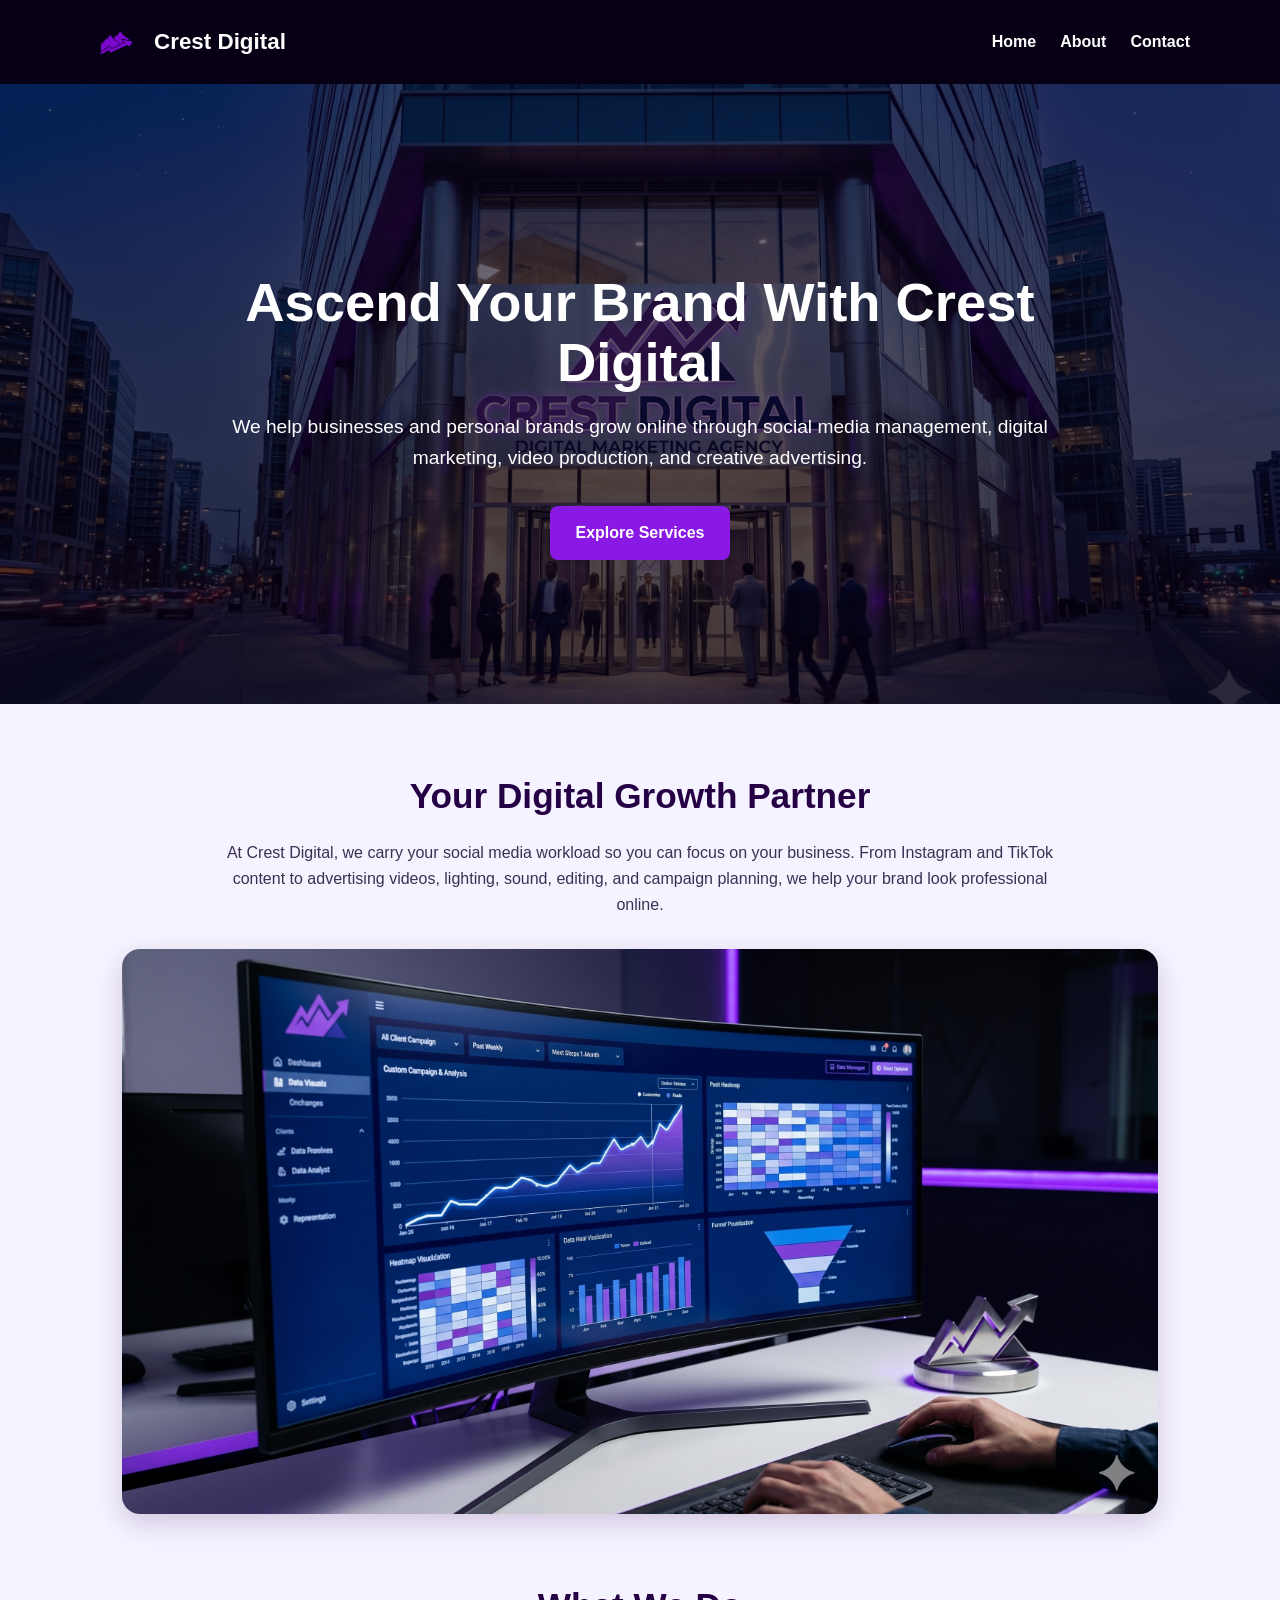
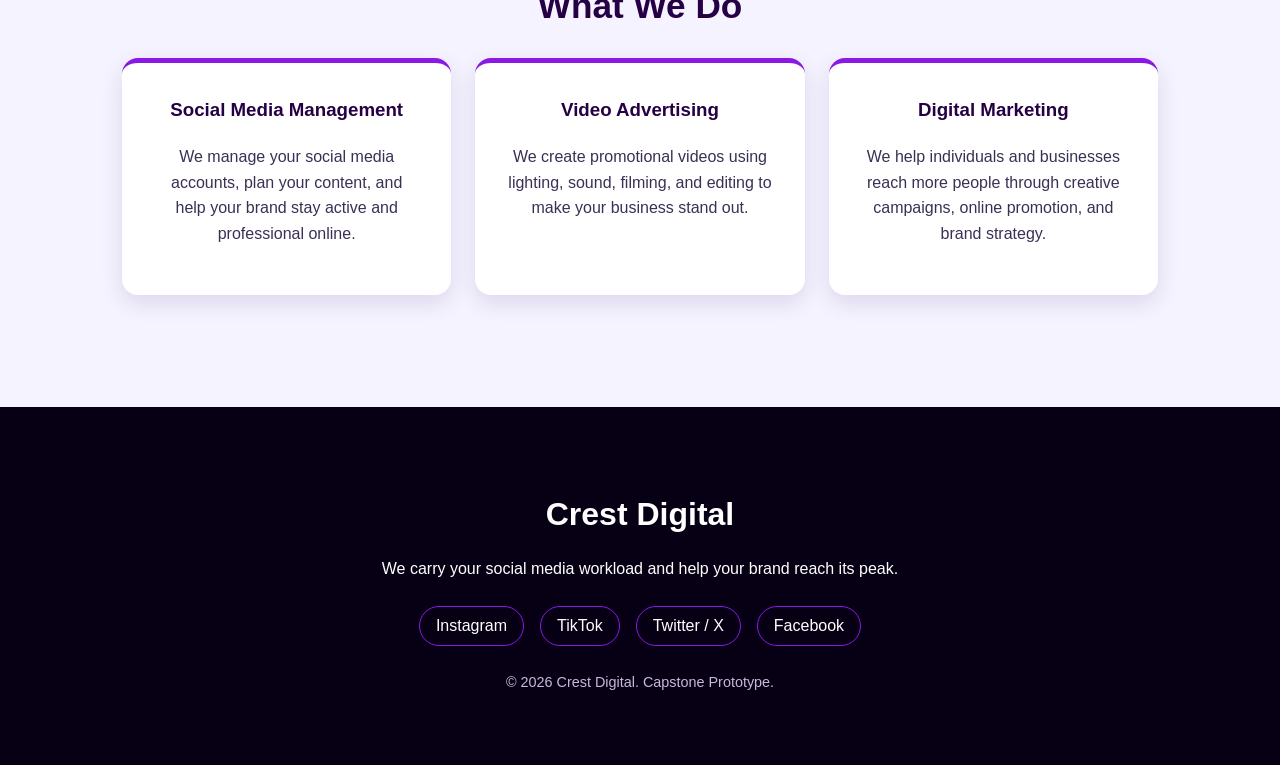
==== index.html @ fc9aa581 "Add Crest Digital prototype pages" ====
<!doctype html>
<html lang="en">
  <head>
    <meta charset="UTF-8" />
    <meta name="viewport" content="width=device-width, initial-scale=1.0" />
    <title>Crest Digital | Home</title>
    <link rel="stylesheet" href="style.css" />
  </head>
  <body class="home-page">
    <header class="site-header">
      <nav class="navbar">
        <a href="index.html" class="logo">
          <img src="images/logo.png" alt="Crest Digital logo" />
          <span>Crest Digital</span>
        </a>

        <ul class="nav-links">
          <li><a href="index.html">Home</a></li>
          <li><a href="about.html">About</a></li>
          <li><a href="contact.html">Contact</a></li>
        </ul>
      </nav>
    </header>
    <main>
      <section class="hero-section">
        <div class="hero-content">
          <h1>Ascend Your Brand With Crest Digital</h1>
          <p>
            We help businesses and personal brands grow online through social
            media management, digital marketing, video production, and creative
            advertising.
          </p>
          <a href="#services" class="button">Explore Services</a>
        </div>
      </section>
      <section class="preview-section">
        <h2>Your Digital Growth Partner</h2>
        <p class="section-intro">
          At Crest Digital, we carry your social media workload so you can focus
          on your business. From Instagram and TikTok content to advertising
          videos, lighting, sound, editing, and campaign planning, we help your
          brand look professional online.
        </p>
        <div class="preview-box">
          <img
            src="images/office-preview.png"
            alt="Crest Digital office preview"
          />
        </div>
      </section>
      <section id="services" class="features-section">
        <h2>What We Do</h2>
        <div class="feature-cards">
          <article class="feature-card">
            <h3>Social Media Management</h3>
            <p>
              We manage your social media accounts, plan your content, and help
              your brand stay active and professional online.
            </p>
          </article>
          <article class="feature-card">
            <h3>Video Advertising</h3>
            <p>
              We create promotional videos using lighting, sound, filming, and
              editing to make your business stand out.
            </p>
          </article>
          <article class="feature-card">
            <h3>Digital Marketing</h3>
            <p>
              We help individuals and businesses reach more people through
              creative campaigns, online promotion, and brand strategy.
            </p>
          </article>
        </div>
      </section>
    </main>
    <footer class="site-footer">
      <div class="footer-content">
        <h2>Crest Digital</h2>
        <p>
          We carry your social media workload and help your brand reach its
          peak.
        </p>
        <ul class="social-links">
          <li><a href="#">Instagram</a></li>
          <li><a href="#">TikTok</a></li>
          <li><a href="#">Twitter / X</a></li>
          <li><a href="#">Facebook</a></li>
        </ul>
        <p class="copyright">&copy; 2026 Crest Digital. Capstone Prototype.</p>
      </div>
    </footer>
  </body>
</html>
---- style.css ----
* {
  box-sizing: border-box;
}
body {
  margin: 0;
  font-family: Arial, Helvetica, sans-serif;
  background-color: #f5f3ff;
  color: #18122b;
  line-height: 1.6;
}
.site-header {
  background-color: #070014;
  color: white;
  padding: 1rem 2rem;
}
.navbar {
  max-width: 1100px;
  margin: 0 auto;
  display: flex;
  justify-content: space-between;
  align-items: center;
}
.logo {
  color: white;
  text-decoration: none;
  display: flex;
  align-items: center;
  gap: 0.75rem;
  font-size: 1.4rem;
  font-weight: bold;
}
.logo img {
  width: 52px;
  height: 52px;
  object-fit: contain;
}
.nav-links {
  list-style: none;
  display: flex;
  gap: 1.5rem;
  padding: 0;
  margin: 0;
}
.nav-links a {
  color: white;
  text-decoration: none;
  font-weight: bold;
}
.nav-links a:hover {
  color: #b14cff;
}
.hero-section {
  min-height: 620px;
  background-image:
    linear-gradient(rgba(7, 0, 20, 0.55), rgba(7, 0, 20, 0.75)),
    url("images/hero-bg.png");
  background-size: cover;
  background-position: center;
  color: white;
  padding: 6rem 2rem;
  display: flex;
  justify-content: center;
  align-items: center;
  text-align: center;
}
.hero-content {
  max-width: 850px;
}
.hero-content h1 {
  font-size: 3.4rem;
  line-height: 1.1;
  margin-bottom: 1rem;
}
.hero-content p {
  font-size: 1.2rem;
  margin-bottom: 2rem;
}
.button {
  display: inline-block;
  background-color: #8a19e6;
  color: white;
  padding: 0.9rem 1.6rem;
  text-decoration: none;
  border-radius: 8px;
  font-weight: bold;
}
.button:hover {
  background-color: #ffffff;
  color: #070014;
}
.preview-section {
  max-width: 1100px;
  margin: 4rem auto;
  padding: 0 2rem;
  text-align: center;
}
.preview-section h2,
.features-section h2 {
  font-size: 2.2rem;
  color: #250044;
  margin-bottom: 1rem;
}
.section-intro {
  max-width: 850px;
  margin: 0 auto 2rem;
  color: #3b3054;
}
.preview-box {
  background-color: white;
  border-radius: 18px;
  overflow: hidden;
  box-shadow: 0 10px 28px rgba(53, 0, 91, 0.18);
}
.preview-box img {
  width: 100%;
  display: block;
}
.features-section {
  max-width: 1100px;
  margin: 3rem auto;
  padding: 0 2rem 4rem;
  text-align: center;
}
.feature-cards {
  display: flex;
  gap: 1.5rem;
  margin-top: 1.5rem;
}
.feature-card {
  background-color: white;
  padding: 2rem;
  border-radius: 16px;
  box-shadow: 0 8px 22px rgba(53, 0, 91, 0.12);
  flex: 1;
  border-top: 5px solid #8a19e6;
}
.feature-card h3 {
  color: #250044;
  margin-top: 0;
}
.feature-card p {
  color: #3b3054;
}
.site-footer {
  background-color: #070014;
  color: white;
  text-align: center;
  padding: 3.5rem 2rem;
}
.footer-content {
  max-width: 900px;
  margin: 0 auto;
}
.footer-content h2 {
  font-size: 2rem;
  margin-bottom: 0.5rem;
}
.social-links {
  list-style: none;
  padding: 0;
  margin: 2rem 0;
  display: flex;
  justify-content: center;
  gap: 1rem;
  flex-wrap: wrap;
}
.social-links a {
  color: white;
  text-decoration: none;
  border: 1px solid #8a19e6;
  padding: 0.65rem 1rem;
  border-radius: 999px;
}
.social-links a:hover {
  background-color: #8a19e6;
}
.copyright {
  color: #c9b8dd;
  font-size: 0.9rem;
}
@media (max-width: 768px) {
  .navbar {
    flex-direction: column;
    gap: 1rem;
  }
  .nav-links {
    flex-direction: column;
    text-align: center;
    gap: 0.75rem;
  }
  .hero-section {
    min-height: 520px;
    padding: 4rem 1.5rem;
  }
  .hero-content h1 {
    font-size: 2.2rem;
  }
  .hero-content p {
    font-size: 1rem;
  }
  .feature-cards {
    flex-direction: column;
  }
}
@media (max-width: 480px) {
  .site-header {
    padding: 1rem;
  }
  .logo {
    font-size: 1.2rem;
  }
  .logo img {
    width: 44px;
    height: 44px;
  }
  .hero-content h1 {
    font-size: 1.9rem;
  }
  .preview-section,
  .features-section {
    padding: 0 1rem;
  }
  .feature-card {
    padding: 1.5rem;
  }
  .social-links {
    flex-direction: column;
    align-items: center;
  }
  .social-links a {
    width: 180px;
    display: inline-block;
  }
}
.about-hero {
  min-height: 420px;
  background-image:
    linear-gradient(rgba(7, 0, 20, 0.55), rgba(7, 0, 20, 0.75)),
    url("images/hero-bg.png");
  background-size: cover;
  background-position: center;
  color: white;
  padding: 5rem 2rem;
  display: flex;
  justify-content: center;
  align-items: center;
  text-align: center;
}
.about-hero-content {
  max-width: 850px;
  margin: 0 auto;
}
.about-hero h1 {
  font-size: 3rem;
  margin-bottom: 1rem;
}
.about-hero p {
  font-size: 1.15rem;
}
.about-section {
  max-width: 1100px;
  margin: 4rem auto;
  padding: 0 2rem;
}
.about-grid {
  display: grid;
  grid-template-columns: 1fr 1fr;
  gap: 2rem;
  align-items: center;
}
.about-image img {
  width: 100%;
  display: block;
  border-radius: 18px;
  box-shadow: 0 10px 28px rgba(53, 0, 91, 0.18);
}
.about-text {
  background-color: white;
  padding: 2rem;
  border-radius: 18px;
  box-shadow: 0 8px 22px rgba(53, 0, 91, 0.12);
}
.about-text h2 {
  color: #250044;
  margin-top: 0;
}
.about-text p {
  color: #3b3054;
}
.mission-section {
  max-width: 900px;
  margin: 3rem auto;
  padding: 3rem 2rem;
  background-color: #250044;
  color: white;
  text-align: center;
  border-radius: 18px;
}
.mission-section h2 {
  font-size: 2rem;
  margin-top: 0;
}
.values-section {
  max-width: 1100px;
  margin: 3rem auto 4rem;
  padding: 0 2rem;
  display: flex;
  gap: 1.5rem;
}
.value-card {
  background-color: white;
  padding: 2rem;
  border-radius: 16px;
  box-shadow: 0 8px 22px rgba(53, 0, 91, 0.12);
  border-top: 5px solid #4f8cff;
  flex: 1;
}
.value-card h3 {
  color: #250044;
  margin-top: 0;
}
.value-card p {
  color: #3b3054;
}
@media (max-width: 768px) {
  .about-hero h1 {
    font-size: 2.2rem;
  }
  .about-grid {
    grid-template-columns: 1fr;
  }
  .values-section {
    flex-direction: column;
  }
  .mission-section {
    margin-left: 1rem;
    margin-right: 1rem;
  }
}
.contact-hero {
  min-height: 420px;
  background-image:
    linear-gradient(rgba(7, 0, 20, 0.55), rgba(7, 0, 20, 0.75)),
    url("images/hero-bg.png");
  background-size: cover;
  background-position: center;
  color: white;
  padding: 5rem 2rem;
  display: flex;
  justify-content: center;
  align-items: center;
  text-align: center;
}
.contact-hero-content {
  max-width: 850px;
  margin: 0 auto;
}
.contact-hero h1 {
  font-size: 3rem;
  margin-bottom: 1rem;
}
.contact-hero p {
  font-size: 1.15rem;
}
.contact-section {
  max-width: 1100px;
  margin: 4rem auto;
  padding: 0 2rem;
}
.contact-intro {
  text-align: center;
  max-width: 800px;
  margin: 0 auto 2rem;
}
.contact-intro h2 {
  font-size: 2.2rem;
  color: #250044;
  margin-bottom: 1rem;
}
.contact-intro p {
  color: #3b3054;
}
.contact-image {
  height: 420px;
  margin-bottom: 2rem;
  border-radius: 18px;
  overflow: hidden;
  box-shadow: 0 10px 28px rgba(53, 0, 91, 0.18);
}
.contact-image img {
  width: 100%;
  height: 100%;
  display: block;
  object-fit: cover;
  object-position: center 42%;
}
.contact-cards {
  display: grid;
  grid-template-columns: repeat(3, 1fr);
  gap: 1.5rem;
}
.contact-card {
  background-color: white;
  padding: 1.5rem;
  border-radius: 16px;
  box-shadow: 0 8px 22px rgba(53, 0, 91, 0.12);
  border-top: 5px solid #8a19e6;
}
.contact-card h3 {
  color: #250044;
  margin-top: 0;
  font-size: 1.4rem;
}
.contact-card p {
  color: #3b3054;
  margin: 0.5rem 0;
}
@media (max-width: 900px) {
  .contact-cards {
    grid-template-columns: repeat(2, 1fr);
  }
}
@media (max-width: 600px) {
  .contact-hero {
    min-height: 360px;
  }
  .contact-hero h1 {
    font-size: 2.2rem;
  }
  .contact-cards {
    grid-template-columns: 1fr;
  }
}
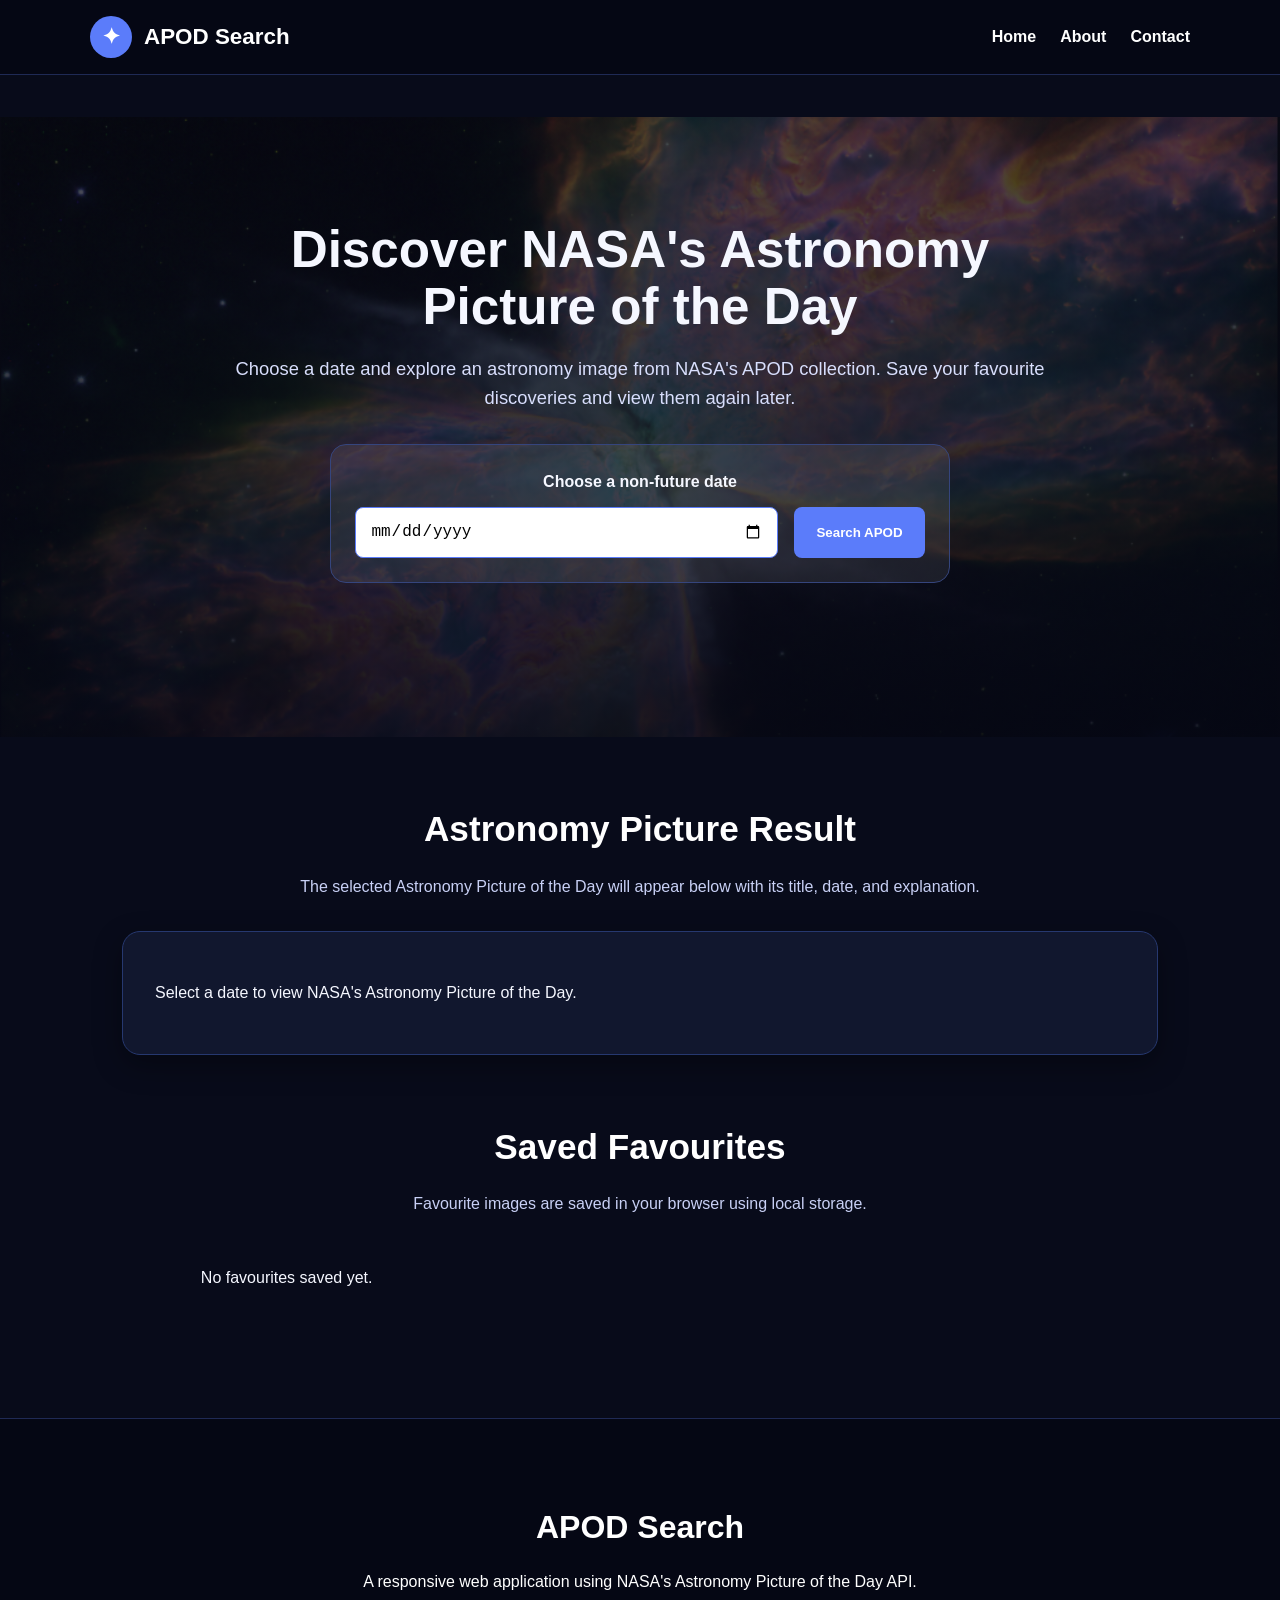
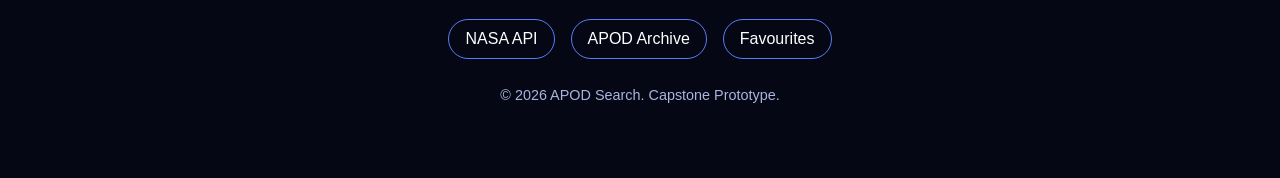
==== commit 5785e032: "Update prototype to APOD Search app" ====
--- a/index.html
+++ b/index.html
@@ -3,17 +3,17 @@
   <head>
     <meta charset="UTF-8" />
     <meta name="viewport" content="width=device-width, initial-scale=1.0" />
-    <title>Crest Digital | Home</title>
+    <title>APOD Search | Home</title>
     <link rel="stylesheet" href="style.css" />
+    <script src="script.js" defer></script>
   </head>
   <body class="home-page">
     <header class="site-header">
       <nav class="navbar">
         <a href="index.html" class="logo">
-          <img src="images/logo.png" alt="Crest Digital logo" />
-          <span>Crest Digital</span>
+          <span class="logo-icon">✦</span>
+          <span>APOD Search</span>
         </a>
-
         <ul class="nav-links">
           <li><a href="index.html">Home</a></li>
           <li><a href="about.html">About</a></li>
@@ -24,71 +24,71 @@
     <main>
       <section class="hero-section">
         <div class="hero-content">
-          <h1>Ascend Your Brand With Crest Digital</h1>
+          <h1>Discover NASA's Astronomy Picture of the Day</h1>
           <p>
-            We help businesses and personal brands grow online through social
-            media management, digital marketing, video production, and creative
-            advertising.
+            Choose a date and explore an astronomy image from NASA's APOD
+            collection. Save your favourite discoveries and view them again
+            later.
           </p>
-          <a href="#services" class="button">Explore Services</a>
+          <form
+            id="apod-form"
+            class="search-form"
+            aria-label="Search NASA Astronomy Picture of the Day by date"
+          >
+            <label for="apod-date">Choose a non-future date</label>
+            <div class="form-row">
+              <input type="date" id="apod-date" name="apod-date" required />
+              <button type="submit" class="button">Search APOD</button>
+            </div>
+          </form>
+          <p id="message" class="message" aria-live="polite"></p>
         </div>
       </section>
-      <section class="preview-section">
-        <h2>Your Digital Growth Partner</h2>
+      <section class="preview-section" aria-labelledby="result-heading">
+        <h2 id="result-heading">Astronomy Picture Result</h2>
         <p class="section-intro">
-          At Crest Digital, we carry your social media workload so you can focus
-          on your business. From Instagram and TikTok content to advertising
-          videos, lighting, sound, editing, and campaign planning, we help your
-          brand look professional online.
+          The selected Astronomy Picture of the Day will appear below with its
+          title, date, and explanation.
         </p>
-        <div class="preview-box">
-          <img
-            src="images/office-preview.png"
-            alt="Crest Digital office preview"
-          />
+        <div id="apod-result" class="preview-box">
+          <p>Select a date to view NASA's Astronomy Picture of the Day.</p>
         </div>
       </section>
-      <section id="services" class="features-section">
-        <h2>What We Do</h2>
-        <div class="feature-cards">
-          <article class="feature-card">
-            <h3>Social Media Management</h3>
-            <p>
-              We manage your social media accounts, plan your content, and help
-              your brand stay active and professional online.
-            </p>
-          </article>
-          <article class="feature-card">
-            <h3>Video Advertising</h3>
-            <p>
-              We create promotional videos using lighting, sound, filming, and
-              editing to make your business stand out.
-            </p>
-          </article>
-          <article class="feature-card">
-            <h3>Digital Marketing</h3>
-            <p>
-              We help individuals and businesses reach more people through
-              creative campaigns, online promotion, and brand strategy.
-            </p>
-          </article>
+      <section
+        id="favourites"
+        class="features-section"
+        aria-labelledby="favourites-heading"
+      >
+        <h2 id="favourites-heading">Saved Favourites</h2>
+        <p class="section-intro">
+          Favourite images are saved in your browser using local storage.
+        </p>
+        <div id="favourites-list" class="feature-cards">
+          <p>No favourites saved yet.</p>
         </div>
       </section>
     </main>
     <footer class="site-footer">
       <div class="footer-content">
-        <h2>Crest Digital</h2>
+        <h2>APOD Search</h2>
         <p>
-          We carry your social media workload and help your brand reach its
-          peak.
+          A responsive web application using NASA's Astronomy Picture of the Day
+          API.
         </p>
         <ul class="social-links">
-          <li><a href="#">Instagram</a></li>
-          <li><a href="#">TikTok</a></li>
-          <li><a href="#">Twitter / X</a></li>
-          <li><a href="#">Facebook</a></li>
+          <li>
+            <a href="https://api.nasa.gov/" target="_blank" rel="noopener"
+              >NASA API</a
+            >
+          </li>
+          <li>
+            <a href="https://apod.nasa.gov/" target="_blank" rel="noopener"
+              >APOD Archive</a
+            >
+          </li>
+          <li><a href="#favourites">Favourites</a></li>
         </ul>
-        <p class="copyright">&copy; 2026 Crest Digital. Capstone Prototype.</p>
+        <p class="copyright">&copy; 2026 APOD Search. Capstone Prototype.</p>
       </div>
     </footer>
   </body>
--- a/style.css
+++ b/style.css
@@ -4,14 +4,15 @@
 body {
   margin: 0;
   font-family: Arial, Helvetica, sans-serif;
-  background-color: #f5f3ff;
-  color: #18122b;
+  background-color: #080b1a;
+  color: #f5f7ff;
   line-height: 1.6;
 }
 .site-header {
-  background-color: #070014;
+  background-color: #050714;
   color: white;
   padding: 1rem 2rem;
+  border-bottom: 1px solid #1f2a55;
 }
 .navbar {
   max-width: 1100px;
@@ -29,10 +30,15 @@
   font-size: 1.4rem;
   font-weight: bold;
 }
-.logo img {
-  width: 52px;
-  height: 52px;
-  object-fit: contain;
+.logo-icon {
+  background-color: #5b7cfa;
+  color: white;
+  width: 42px;
+  height: 42px;
+  border-radius: 50%;
+  display: inline-flex;
+  justify-content: center;
+  align-items: center;
 }
 .nav-links {
   list-style: none;
@@ -47,46 +53,78 @@
   font-weight: bold;
 }
 .nav-links a:hover {
-  color: #b14cff;
+  color: #8ea2ff;
 }
 .hero-section {
   min-height: 620px;
   background-image:
-    linear-gradient(rgba(7, 0, 20, 0.55), rgba(7, 0, 20, 0.75)),
-    url("images/hero-bg.png");
+    linear-gradient(rgba(5, 7, 20, 0.68), rgba(5, 7, 20, 0.9)),
+    url("images/hero-space.jpg");
   background-size: cover;
   background-position: center;
-  color: white;
-  padding: 6rem 2rem;
-  display: flex;
   justify-content: center;
   align-items: center;
   text-align: center;
 }
 .hero-content {
   max-width: 850px;
+  margin: 0 auto;
+  text-align: center;
+  transform: translateY(105px);
 }
 .hero-content h1 {
-  font-size: 3.4rem;
+  font-size: 3.2rem;
   line-height: 1.1;
   margin-bottom: 1rem;
 }
 .hero-content p {
-  font-size: 1.2rem;
+  font-size: 1.15rem;
   margin-bottom: 2rem;
+  color: #d8defc;
+}
+.search-form {
+  background-color: rgba(255, 255, 255, 0.08);
+  border: 1px solid #35457d;
+  padding: 1.5rem;
+  border-radius: 16px;
+  max-width: 620px;
+  margin: 0 auto;
+}
+.search-form label {
+  display: block;
+  font-weight: bold;
+  margin-bottom: 0.75rem;
+}
+.form-row {
+  display: flex;
+  gap: 1rem;
+}
+input[type="date"] {
+  flex: 1;
+  padding: 0.9rem;
+  border: 1px solid #5b7cfa;
+  border-radius: 8px;
+  font-size: 1rem;
 }
 .button {
   display: inline-block;
-  background-color: #8a19e6;
-  color: white;
-  padding: 0.9rem 1.6rem;
+  background-color: #5b7cfa;
+  color: white;
+  padding: 0.9rem 1.4rem;
+  border: none;
   text-decoration: none;
   border-radius: 8px;
   font-weight: bold;
+  cursor: pointer;
 }
 .button:hover {
   background-color: #ffffff;
-  color: #070014;
+  color: #050714;
+}
+.message {
+  min-height: 1.5rem;
+  color: #ffdc7a;
+  font-weight: bold;
 }
 .preview-section {
   max-width: 1100px;
@@ -97,23 +135,47 @@
 .preview-section h2,
 .features-section h2 {
   font-size: 2.2rem;
-  color: #250044;
+  color: #ffffff;
   margin-bottom: 1rem;
 }
 .section-intro {
   max-width: 850px;
   margin: 0 auto 2rem;
-  color: #3b3054;
+  color: #c8d0f5;
 }
 .preview-box {
-  background-color: white;
+  background-color: #11172e;
+  border: 1px solid #26386f;
   border-radius: 18px;
   overflow: hidden;
-  box-shadow: 0 10px 28px rgba(53, 0, 91, 0.18);
-}
-.preview-box img {
+  box-shadow: 0 10px 28px rgba(0, 0, 0, 0.35);
+  padding: 2rem;
+  text-align: left;
+}
+.apod-card img {
   width: 100%;
   display: block;
+  border-radius: 14px;
+  margin-bottom: 1.5rem;
+}
+.apod-card a {
+  color: #8ea2ff;
+  text-decoration: none;
+}
+.apod-card a:hover {
+  text-decoration: underline;
+}
+.apod-card h3 {
+  color: #ffffff;
+  font-size: 1.8rem;
+  margin-bottom: 0.5rem;
+}
+.apod-date {
+  color: #ffdc7a;
+  font-weight: bold;
+}
+.apod-explanation {
+  color: #d8defc;
 }
 .features-section {
   max-width: 1100px;
@@ -122,30 +184,50 @@
   text-align: center;
 }
 .feature-cards {
-  display: flex;
+  display: grid;
+  grid-template-columns: repeat(3, 1fr);
   gap: 1.5rem;
   margin-top: 1.5rem;
 }
 .feature-card {
+  background-color: #11172e;
+  padding: 1.5rem;
+  border-radius: 16px;
+  box-shadow: 0 8px 22px rgba(0, 0, 0, 0.28);
+  border-top: 5px solid #5b7cfa;
+  text-align: left;
+}
+.feature-card img {
+  width: 100%;
+  border-radius: 12px;
+  margin-bottom: 1rem;
+}
+.feature-card h3 {
+  color: #ffffff;
+  margin-top: 0;
+}
+.feature-card p {
+  color: #c8d0f5;
+}
+.delete-button {
+  background-color: #ff5c7a;
+  color: white;
+  border: none;
+  padding: 0.7rem 1rem;
+  border-radius: 8px;
+  cursor: pointer;
+  font-weight: bold;
+}
+.delete-button:hover {
   background-color: white;
-  padding: 2rem;
-  border-radius: 16px;
-  box-shadow: 0 8px 22px rgba(53, 0, 91, 0.12);
-  flex: 1;
-  border-top: 5px solid #8a19e6;
-}
-.feature-card h3 {
-  color: #250044;
-  margin-top: 0;
-}
-.feature-card p {
-  color: #3b3054;
+  color: #050714;
 }
 .site-footer {
-  background-color: #070014;
+  background-color: #050714;
   color: white;
   text-align: center;
   padding: 3.5rem 2rem;
+  border-top: 1px solid #1f2a55;
 }
 .footer-content {
   max-width: 900px;
@@ -167,16 +249,21 @@
 .social-links a {
   color: white;
   text-decoration: none;
-  border: 1px solid #8a19e6;
+  border: 1px solid #5b7cfa;
   padding: 0.65rem 1rem;
   border-radius: 999px;
 }
 .social-links a:hover {
-  background-color: #8a19e6;
+  background-color: #5b7cfa;
 }
 .copyright {
-  color: #c9b8dd;
+  color: #aab4df;
   font-size: 0.9rem;
+}
+@media (max-width: 900px) {
+  .feature-cards {
+    grid-template-columns: repeat(2, 1fr);
+  }
 }
 @media (max-width: 768px) {
   .navbar {
@@ -198,8 +285,11 @@
   .hero-content p {
     font-size: 1rem;
   }
+  .form-row {
+    flex-direction: column;
+  }
   .feature-cards {
-    flex-direction: column;
+    grid-template-columns: 1fr;
   }
 }
 @media (max-width: 480px) {
@@ -209,9 +299,9 @@
   .logo {
     font-size: 1.2rem;
   }
-  .logo img {
-    width: 44px;
-    height: 44px;
+  .logo-icon {
+    width: 38px;
+    height: 38px;
   }
   .hero-content h1 {
     font-size: 1.9rem;
@@ -220,8 +310,9 @@
   .features-section {
     padding: 0 1rem;
   }
+  .preview-box,
   .feature-card {
-    padding: 1.5rem;
+    padding: 1.25rem;
   }
   .social-links {
     flex-direction: column;
@@ -232,202 +323,6 @@
     display: inline-block;
   }
 }
-.about-hero {
+.small-hero {
   min-height: 420px;
-  background-image:
-    linear-gradient(rgba(7, 0, 20, 0.55), rgba(7, 0, 20, 0.75)),
-    url("images/hero-bg.png");
-  background-size: cover;
-  background-position: center;
-  color: white;
-  padding: 5rem 2rem;
-  display: flex;
-  justify-content: center;
-  align-items: center;
-  text-align: center;
-}
-.about-hero-content {
-  max-width: 850px;
-  margin: 0 auto;
-}
-.about-hero h1 {
-  font-size: 3rem;
-  margin-bottom: 1rem;
-}
-.about-hero p {
-  font-size: 1.15rem;
-}
-.about-section {
-  max-width: 1100px;
-  margin: 4rem auto;
-  padding: 0 2rem;
-}
-.about-grid {
-  display: grid;
-  grid-template-columns: 1fr 1fr;
-  gap: 2rem;
-  align-items: center;
-}
-.about-image img {
-  width: 100%;
-  display: block;
-  border-radius: 18px;
-  box-shadow: 0 10px 28px rgba(53, 0, 91, 0.18);
-}
-.about-text {
-  background-color: white;
-  padding: 2rem;
-  border-radius: 18px;
-  box-shadow: 0 8px 22px rgba(53, 0, 91, 0.12);
-}
-.about-text h2 {
-  color: #250044;
-  margin-top: 0;
-}
-.about-text p {
-  color: #3b3054;
-}
-.mission-section {
-  max-width: 900px;
-  margin: 3rem auto;
-  padding: 3rem 2rem;
-  background-color: #250044;
-  color: white;
-  text-align: center;
-  border-radius: 18px;
-}
-.mission-section h2 {
-  font-size: 2rem;
-  margin-top: 0;
-}
-.values-section {
-  max-width: 1100px;
-  margin: 3rem auto 4rem;
-  padding: 0 2rem;
-  display: flex;
-  gap: 1.5rem;
-}
-.value-card {
-  background-color: white;
-  padding: 2rem;
-  border-radius: 16px;
-  box-shadow: 0 8px 22px rgba(53, 0, 91, 0.12);
-  border-top: 5px solid #4f8cff;
-  flex: 1;
-}
-.value-card h3 {
-  color: #250044;
-  margin-top: 0;
-}
-.value-card p {
-  color: #3b3054;
-}
-@media (max-width: 768px) {
-  .about-hero h1 {
-    font-size: 2.2rem;
-  }
-  .about-grid {
-    grid-template-columns: 1fr;
-  }
-  .values-section {
-    flex-direction: column;
-  }
-  .mission-section {
-    margin-left: 1rem;
-    margin-right: 1rem;
-  }
-}
-.contact-hero {
-  min-height: 420px;
-  background-image:
-    linear-gradient(rgba(7, 0, 20, 0.55), rgba(7, 0, 20, 0.75)),
-    url("images/hero-bg.png");
-  background-size: cover;
-  background-position: center;
-  color: white;
-  padding: 5rem 2rem;
-  display: flex;
-  justify-content: center;
-  align-items: center;
-  text-align: center;
-}
-.contact-hero-content {
-  max-width: 850px;
-  margin: 0 auto;
-}
-.contact-hero h1 {
-  font-size: 3rem;
-  margin-bottom: 1rem;
-}
-.contact-hero p {
-  font-size: 1.15rem;
-}
-.contact-section {
-  max-width: 1100px;
-  margin: 4rem auto;
-  padding: 0 2rem;
-}
-.contact-intro {
-  text-align: center;
-  max-width: 800px;
-  margin: 0 auto 2rem;
-}
-.contact-intro h2 {
-  font-size: 2.2rem;
-  color: #250044;
-  margin-bottom: 1rem;
-}
-.contact-intro p {
-  color: #3b3054;
-}
-.contact-image {
-  height: 420px;
-  margin-bottom: 2rem;
-  border-radius: 18px;
-  overflow: hidden;
-  box-shadow: 0 10px 28px rgba(53, 0, 91, 0.18);
-}
-.contact-image img {
-  width: 100%;
-  height: 100%;
-  display: block;
-  object-fit: cover;
-  object-position: center 42%;
-}
-.contact-cards {
-  display: grid;
-  grid-template-columns: repeat(3, 1fr);
-  gap: 1.5rem;
-}
-.contact-card {
-  background-color: white;
-  padding: 1.5rem;
-  border-radius: 16px;
-  box-shadow: 0 8px 22px rgba(53, 0, 91, 0.12);
-  border-top: 5px solid #8a19e6;
-}
-.contact-card h3 {
-  color: #250044;
-  margin-top: 0;
-  font-size: 1.4rem;
-}
-.contact-card p {
-  color: #3b3054;
-  margin: 0.5rem 0;
-}
-@media (max-width: 900px) {
-  .contact-cards {
-    grid-template-columns: repeat(2, 1fr);
-  }
-}
-@media (max-width: 600px) {
-  .contact-hero {
-    min-height: 360px;
-  }
-  .contact-hero h1 {
-    font-size: 2.2rem;
-  }
-  .contact-cards {
-    grid-template-columns: 1fr;
-  }
 }
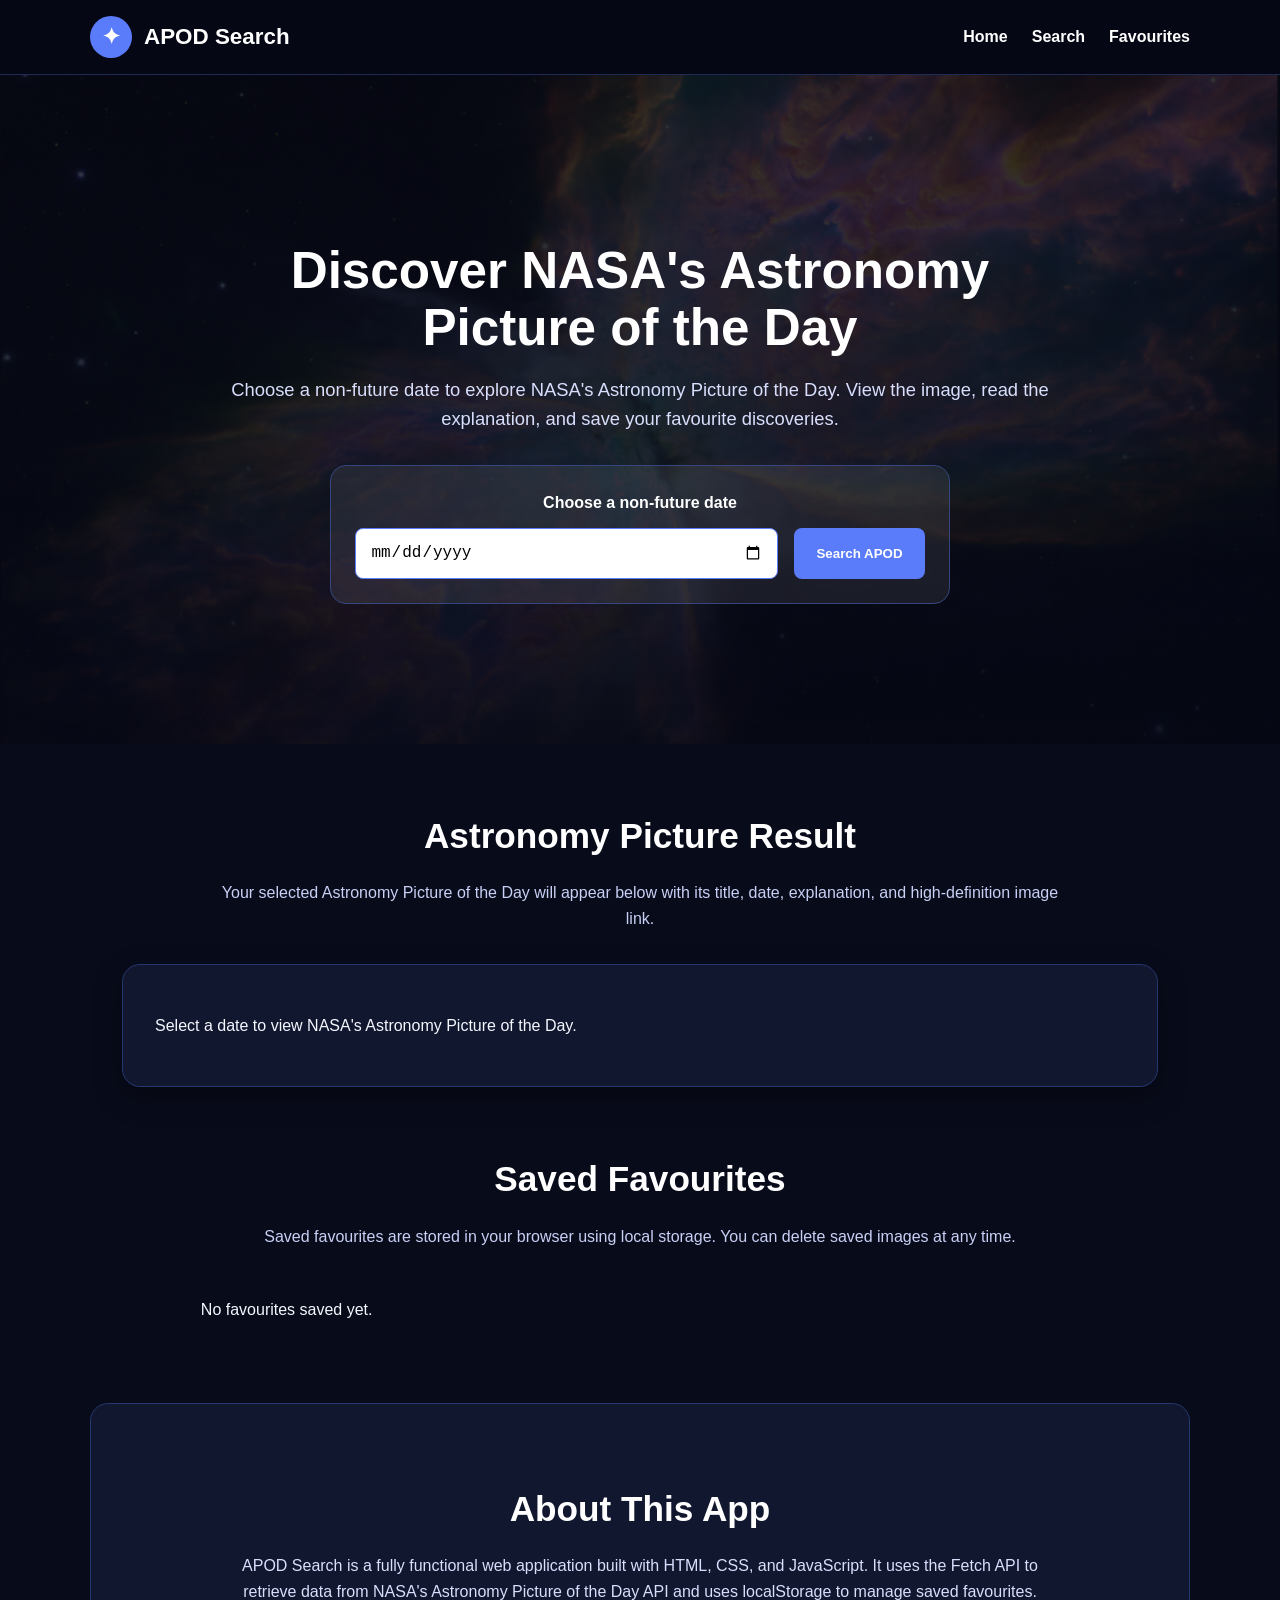
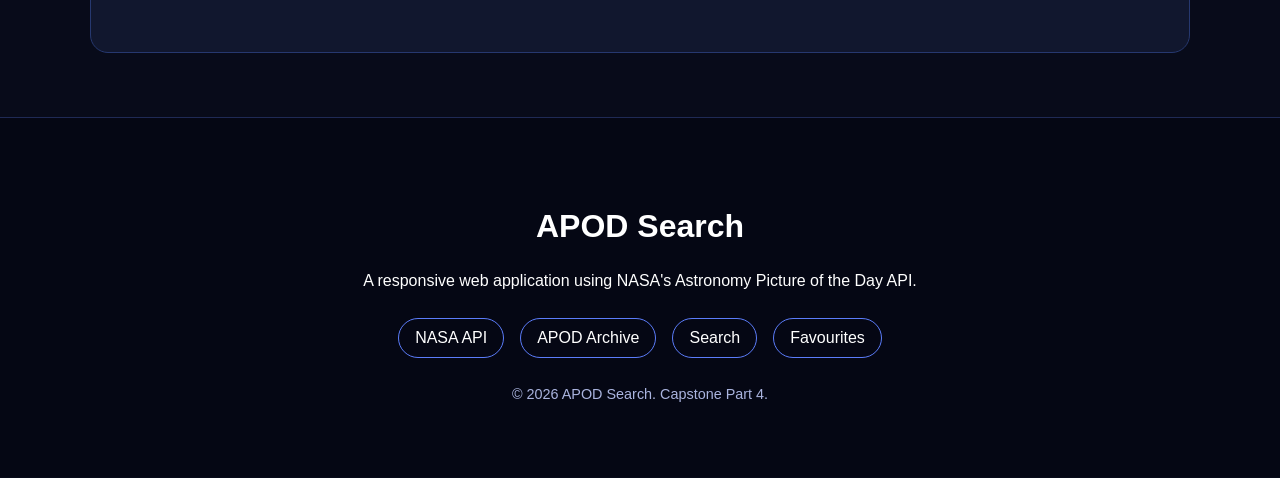
==== commit 113f2000: "Completes the assignment." ====
--- a/index.html
+++ b/index.html
@@ -1,95 +1,95 @@
-<!doctype html>
+<!DOCTYPE html>
 <html lang="en">
-  <head>
-    <meta charset="UTF-8" />
-    <meta name="viewport" content="width=device-width, initial-scale=1.0" />
-    <title>APOD Search | Home</title>
-    <link rel="stylesheet" href="style.css" />
-    <script src="script.js" defer></script>
-  </head>
-  <body class="home-page">
-    <header class="site-header">
-      <nav class="navbar">
-        <a href="index.html" class="logo">
-          <span class="logo-icon">✦</span>
-          <span>APOD Search</span>
-        </a>
-        <ul class="nav-links">
-          <li><a href="index.html">Home</a></li>
-          <li><a href="about.html">About</a></li>
-          <li><a href="contact.html">Contact</a></li>
-        </ul>
-      </nav>
-    </header>
-    <main>
-      <section class="hero-section">
-        <div class="hero-content">
-          <h1>Discover NASA's Astronomy Picture of the Day</h1>
-          <p>
-            Choose a date and explore an astronomy image from NASA's APOD
-            collection. Save your favourite discoveries and view them again
-            later.
-          </p>
-          <form
-            id="apod-form"
-            class="search-form"
-            aria-label="Search NASA Astronomy Picture of the Day by date"
-          >
-            <label for="apod-date">Choose a non-future date</label>
-            <div class="form-row">
-              <input type="date" id="apod-date" name="apod-date" required />
-              <button type="submit" class="button">Search APOD</button>
-            </div>
-          </form>
-          <p id="message" class="message" aria-live="polite"></p>
-        </div>
-      </section>
-      <section class="preview-section" aria-labelledby="result-heading">
-        <h2 id="result-heading">Astronomy Picture Result</h2>
-        <p class="section-intro">
-          The selected Astronomy Picture of the Day will appear below with its
-          title, date, and explanation.
+<head>
+  <meta charset="UTF-8">
+  <meta name="viewport" content="width=device-width, initial-scale=1.0">
+  <title>APOD Search</title>
+  <link rel="stylesheet" href="style.css">
+  <script src="script.js" defer></script>
+</head>
+<body>
+
+  <header class="site-header">
+    <nav class="navbar" aria-label="Main navigation">
+      <a href="#home" class="logo">
+        <span class="logo-icon">✦</span>
+        <span>APOD Search</span>
+      </a>
+
+      <ul class="nav-links">
+        <li><a href="#home">Home</a></li>
+        <li><a href="#search">Search</a></li>
+        <li><a href="#favourites">Favourites</a></li>
+      </ul>
+    </nav>
+  </header>
+
+  <main id="home">
+    <section class="hero-section">
+      <div class="hero-content">
+        <h1>Discover NASA's Astronomy Picture of the Day</h1>
+        <p>
+          Choose a non-future date to explore NASA's Astronomy Picture of the Day.
+          View the image, read the explanation, and save your favourite discoveries.
         </p>
-        <div id="apod-result" class="preview-box">
-          <p>Select a date to view NASA's Astronomy Picture of the Day.</p>
-        </div>
-      </section>
-      <section
-        id="favourites"
-        class="features-section"
-        aria-labelledby="favourites-heading"
-      >
-        <h2 id="favourites-heading">Saved Favourites</h2>
-        <p class="section-intro">
-          Favourite images are saved in your browser using local storage.
-        </p>
-        <div id="favourites-list" class="feature-cards">
-          <p>No favourites saved yet.</p>
-        </div>
-      </section>
-    </main>
-    <footer class="site-footer">
-      <div class="footer-content">
-        <h2>APOD Search</h2>
-        <p>
-          A responsive web application using NASA's Astronomy Picture of the Day
-          API.
-        </p>
-        <ul class="social-links">
-          <li>
-            <a href="https://api.nasa.gov/" target="_blank" rel="noopener"
-              >NASA API</a
-            >
-          </li>
-          <li>
-            <a href="https://apod.nasa.gov/" target="_blank" rel="noopener"
-              >APOD Archive</a
-            >
-          </li>
-          <li><a href="#favourites">Favourites</a></li>
-        </ul>
-        <p class="copyright">&copy; 2026 APOD Search. Capstone Prototype.</p>
+        <form id="apod-form" class="search-form" aria-label="Search NASA Astronomy Picture of the Day by date">
+          <label for="apod-date">Choose a non-future date</label>
+          <div class="form-row">
+            <input type="date" id="apod-date" name="apod-date" required>
+            <button type="submit" class="button">Search APOD</button>
+          </div>
+        </form>
+        <p id="message" class="message" aria-live="polite"></p>
       </div>
-    </footer>
-  </body>
+    </section>
+
+    <section id="search" class="preview-section" aria-labelledby="result-heading">
+      <h2 id="result-heading">Astronomy Picture Result</h2>
+      <p class="section-intro">
+        Your selected Astronomy Picture of the Day will appear below with its title,
+        date, explanation, and high-definition image link.
+      </p>
+      <div id="apod-result" class="preview-box">
+        <p>Select a date to view NASA's Astronomy Picture of the Day.</p>
+      </div>
+    </section>
+
+    <section id="favourites" class="features-section" aria-labelledby="favourites-heading">
+      <h2 id="favourites-heading">Saved Favourites</h2>
+      <p class="section-intro">
+        Saved favourites are stored in your browser using local storage. You can
+        delete saved images at any time.
+      </p>
+      <div id="favourites-list" class="feature-cards">
+        <p>No favourites saved yet.</p>
+      </div>
+    </section>
+
+    <section class="info-section" aria-labelledby="about-heading">
+      <h2 id="about-heading">About This App</h2>
+      <p>
+        APOD Search is a fully functional web application built with HTML, CSS, and
+        JavaScript. It uses the Fetch API to retrieve data from NASA's Astronomy
+        Picture of the Day API and uses localStorage to manage saved favourites.
+      </p>
+    </section>
+  </main>
+
+  <footer class="site-footer">
+    <div class="footer-content">
+      <h2>APOD Search</h2>
+      <p>
+        A responsive web application using NASA's Astronomy Picture of the Day API.
+      </p>
+      <ul class="social-links">
+        <li><a href="https://api.nasa.gov/" target="_blank" rel="noopener">NASA API</a></li>
+        <li><a href="https://apod.nasa.gov/" target="_blank" rel="noopener">APOD Archive</a></li>
+        <li><a href="#search">Search</a></li>
+        <li><a href="#favourites">Favourites</a></li>
+      </ul>
+      <p class="copyright">&copy; 2026 APOD Search. Capstone Part 4.</p>
+    </div>
+  </footer>
+
+</body>
 </html>
--- a/style.css
+++ b/style.css
@@ -1,5 +1,8 @@
 * {
   box-sizing: border-box;
+}
+html {
+  scroll-behavior: smooth;
 }
 body {
   margin: 0;
@@ -8,11 +11,17 @@
   color: #f5f7ff;
   line-height: 1.6;
 }
+img {
+  max-width: 100%;
+}
 .site-header {
   background-color: #050714;
   color: white;
   padding: 1rem 2rem;
   border-bottom: 1px solid #1f2a55;
+  position: sticky;
+  top: 0;
+  z-index: 10;
 }
 .navbar {
   max-width: 1100px;
@@ -52,16 +61,20 @@
   text-decoration: none;
   font-weight: bold;
 }
-.nav-links a:hover {
+.nav-links a:hover,
+.nav-links a:focus {
   color: #8ea2ff;
 }
 .hero-section {
   min-height: 620px;
   background-image:
-    linear-gradient(rgba(5, 7, 20, 0.68), rgba(5, 7, 20, 0.9)),
+    linear-gradient(rgba(5, 7, 20, 0.78), rgba(5, 7, 20, 0.94)),
     url("images/hero-space.jpg");
   background-size: cover;
   background-position: center;
+  color: white;
+  padding: 6rem 2rem;
+  display: flex;
   justify-content: center;
   align-items: center;
   text-align: center;
@@ -70,7 +83,7 @@
   max-width: 850px;
   margin: 0 auto;
   text-align: center;
-  transform: translateY(105px);
+  transform: translateY(30px);
 }
 .hero-content h1 {
   font-size: 3.2rem;
@@ -117,7 +130,8 @@
   font-weight: bold;
   cursor: pointer;
 }
-.button:hover {
+.button:hover,
+.button:focus {
   background-color: #ffffff;
   color: #050714;
 }
@@ -126,14 +140,17 @@
   color: #ffdc7a;
   font-weight: bold;
 }
-.preview-section {
+.preview-section,
+.features-section,
+.info-section {
   max-width: 1100px;
   margin: 4rem auto;
   padding: 0 2rem;
   text-align: center;
 }
 .preview-section h2,
-.features-section h2 {
+.features-section h2,
+.info-section h2 {
   font-size: 2.2rem;
   color: #ffffff;
   margin-bottom: 1rem;
@@ -162,7 +179,8 @@
   color: #8ea2ff;
   text-decoration: none;
 }
-.apod-card a:hover {
+.apod-card a:hover,
+.apod-card a:focus {
   text-decoration: underline;
 }
 .apod-card h3 {
@@ -177,12 +195,7 @@
 .apod-explanation {
   color: #d8defc;
 }
-.features-section {
-  max-width: 1100px;
-  margin: 3rem auto;
-  padding: 0 2rem 4rem;
-  text-align: center;
-}
+
 .feature-cards {
   display: grid;
   grid-template-columns: repeat(3, 1fr);
@@ -218,9 +231,21 @@
   cursor: pointer;
   font-weight: bold;
 }
-.delete-button:hover {
+.delete-button:hover,
+.delete-button:focus {
   background-color: white;
   color: #050714;
+}
+.info-section {
+  background-color: #11172e;
+  border: 1px solid #26386f;
+  border-radius: 18px;
+  padding: 3rem 2rem;
+}
+.info-section p {
+  max-width: 850px;
+  margin: 0 auto;
+  color: #d8defc;
 }
 .site-footer {
   background-color: #050714;
@@ -253,7 +278,8 @@
   padding: 0.65rem 1rem;
   border-radius: 999px;
 }
-.social-links a:hover {
+.social-links a:hover,
+.social-links a:focus {
   background-color: #5b7cfa;
 }
 .copyright {
@@ -266,6 +292,9 @@
   }
 }
 @media (max-width: 768px) {
+  .site-header {
+    position: static;
+  }
   .navbar {
     flex-direction: column;
     gap: 1rem;
@@ -276,8 +305,11 @@
     gap: 0.75rem;
   }
   .hero-section {
-    min-height: 520px;
+    min-height: 560px;
     padding: 4rem 1.5rem;
+  }
+  .hero-content {
+    transform: none;
   }
   .hero-content h1 {
     font-size: 2.2rem;
@@ -307,8 +339,10 @@
     font-size: 1.9rem;
   }
   .preview-section,
-  .features-section {
-    padding: 0 1rem;
+  .features-section,
+  .info-section {
+    padding-left: 1rem;
+    padding-right: 1rem;
   }
   .preview-box,
   .feature-card {
@@ -323,6 +357,3 @@
     display: inline-block;
   }
 }
-.small-hero {
-  min-height: 420px;
-}
